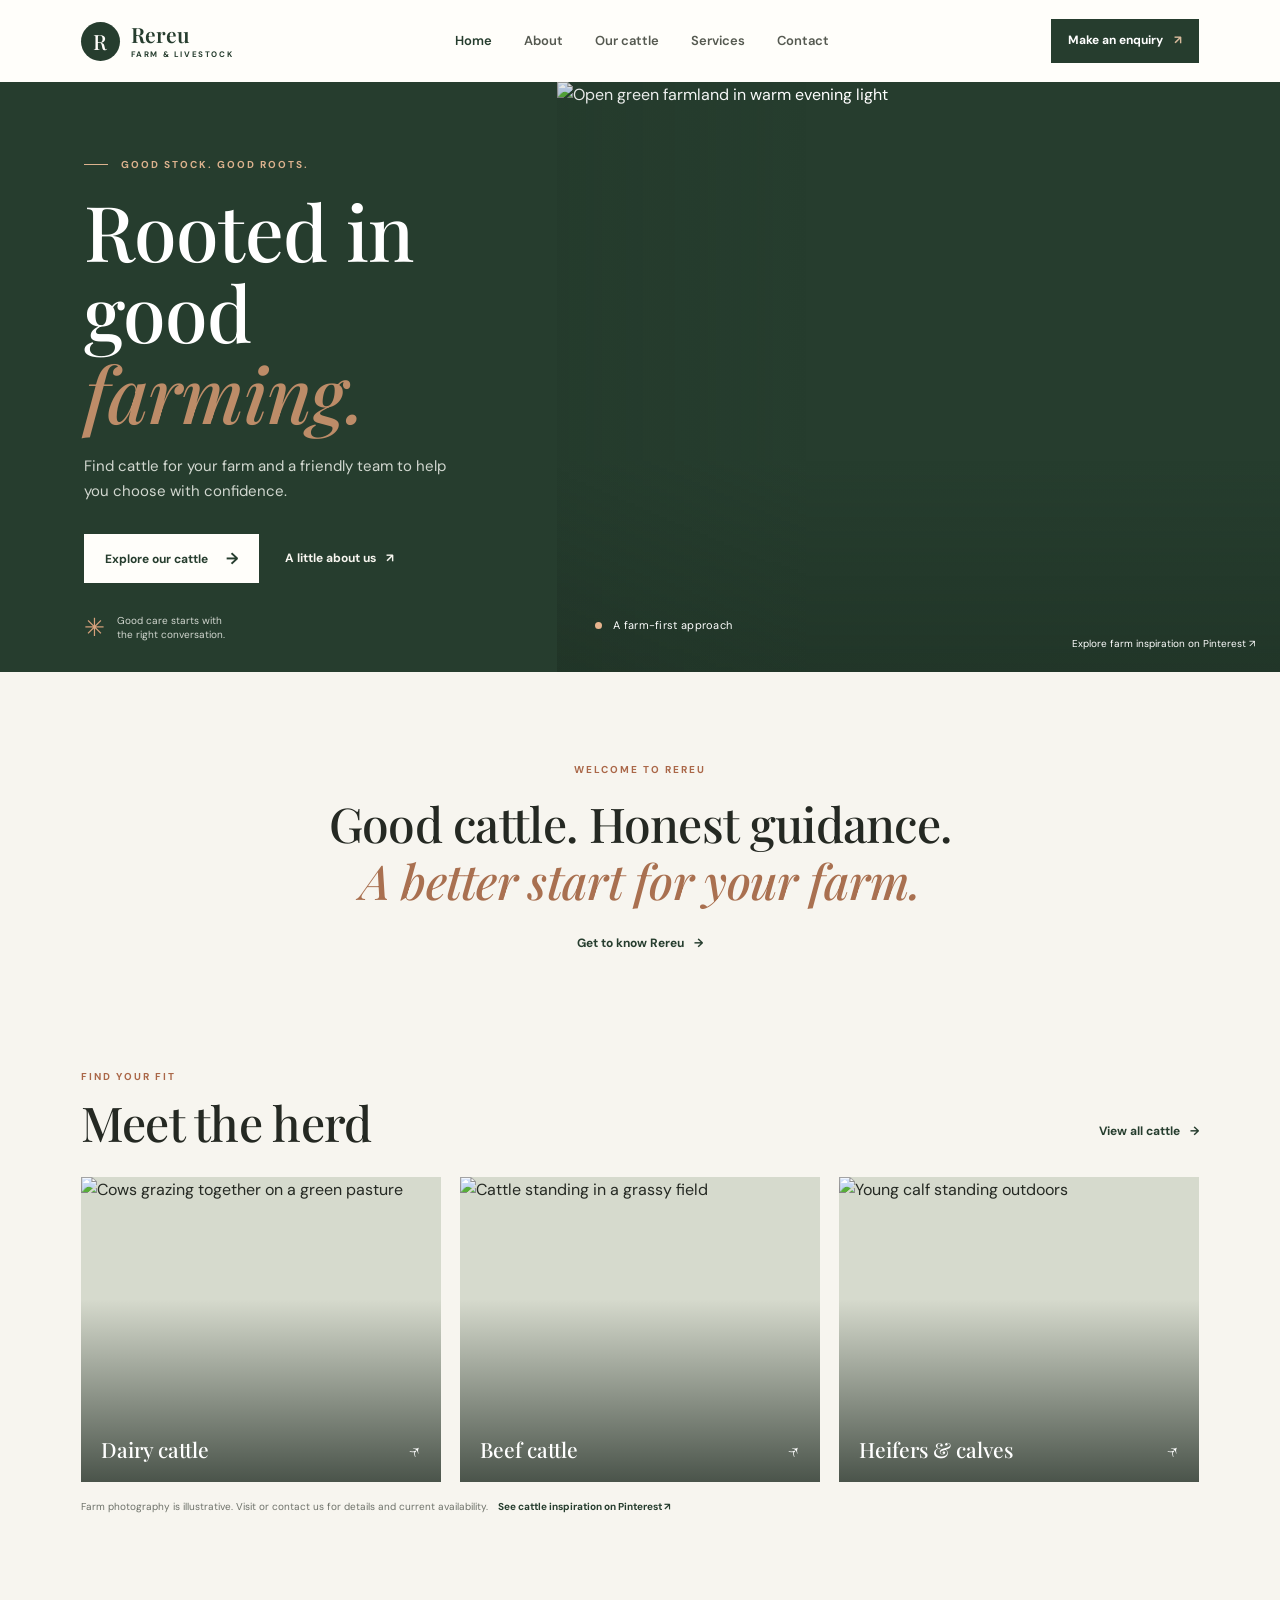
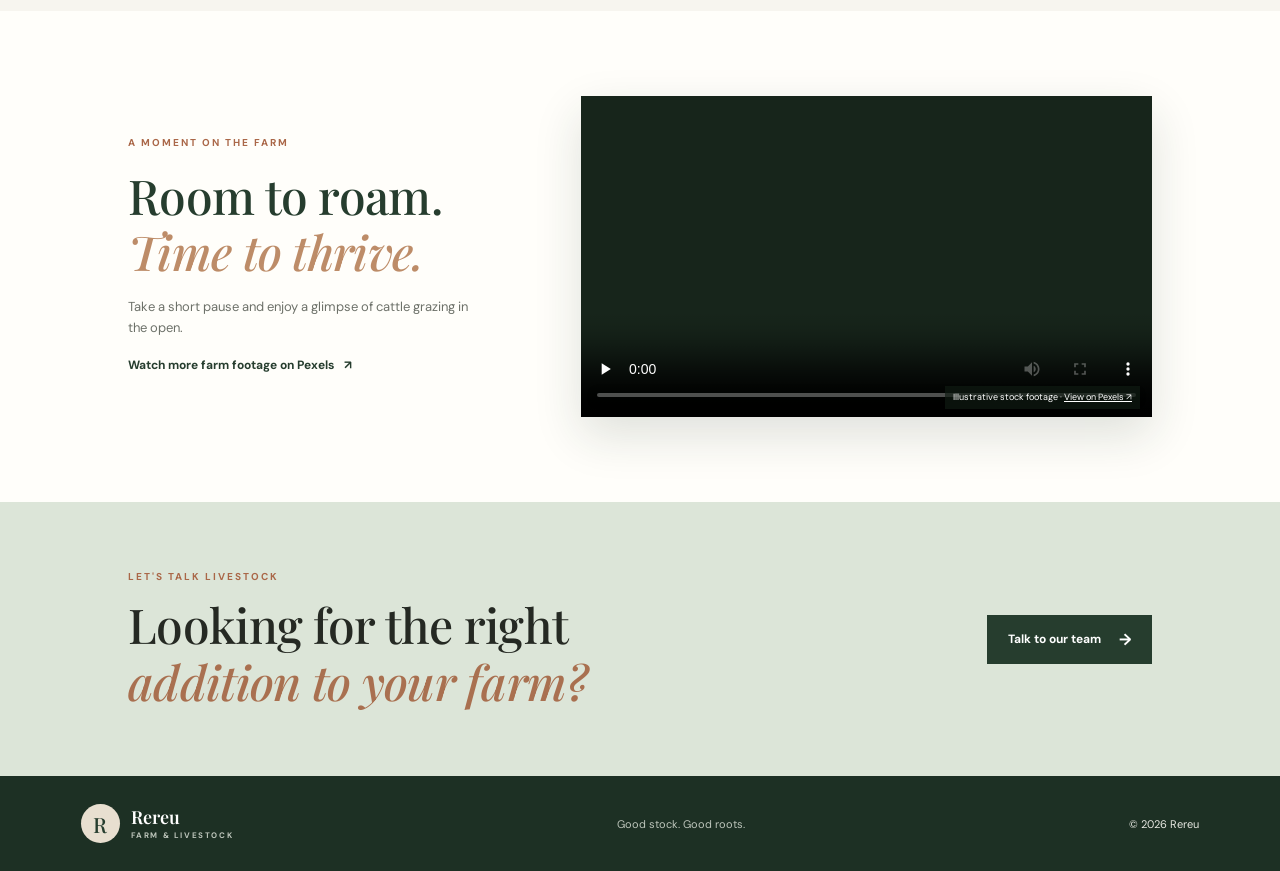
==== index.html @ f28643df "first commit" ====
<!DOCTYPE html>
<html lang="en">
<head>
  <meta charset="UTF-8">
  <meta name="viewport" content="width=device-width, initial-scale=1.0">
  <meta name="description" content="Explore cattle sales and farm services from Rereu. Browse available cattle and arrange a farm visit.">
  <title>Rereu | Quality Cattle, Thoughtfully Raised</title>
  <link rel="preconnect" href="https://images.unsplash.com">
  <link rel="stylesheet" href="style.css">
</head>
<body>
  <header class="site-header">
    <a class="brand" href="index.html" aria-label="Rereu home"><span class="brand-mark">R</span><span>Rereu<small>FARM & LIVESTOCK</small></span></a>
    <nav class="main-nav" aria-label="Main navigation">
      <a class="active" href="index.html">Home</a><a href="about.html">About</a><a href="cattle.html">Our cattle</a><a href="services.html">Services</a><a href="contact.html">Contact</a>
    </nav>
    <a class="header-cta" href="contact.html">Make an enquiry <span aria-hidden="true">↗</span></a>
  </header>

  <main>
    <section class="hero">
      <div class="hero-copy">
        <p class="eyebrow"><span class="eyebrow-line"></span> GOOD STOCK. GOOD ROOTS.</p>
        <h1>Rooted in good<br><em>farming.</em></h1>
        <p class="hero-intro">Find cattle for your farm and a friendly team to help you choose with confidence.</p>
        <div class="hero-actions"><a class="button button-light" href="cattle.html">Explore our cattle <span aria-hidden="true">→</span></a><a class="text-link light-link" href="about.html">A little about us <span aria-hidden="true">↗</span></a></div>
        <div class="hero-note"><span class="note-icon">✳</span><span>Good care starts with<br>the right conversation.</span></div>
      </div>
      <div class="hero-visual">
        <img src="https://images.unsplash.com/photo-1500382017468-9049fed747ef?auto=format&fit=crop&w=1400&q=85" alt="Open green farmland in warm evening light">
        <div class="image-caption"><span class="caption-dot"></span> A farm-first approach</div>
        <a class="pin-link" href="https://www.pinterest.com/search/pins/?q=cattle%20farm%20landscape" target="_blank" rel="noopener noreferrer">Explore farm inspiration on Pinterest <span aria-hidden="true">↗</span></a>
      </div>
    </section>

    <section class="intro-band">
      <p class="eyebrow">WELCOME TO REREU</p>
      <h2>Good cattle. Honest guidance.<br><em>A better start for your farm.</em></h2>
      <a class="text-link" href="about.html">Get to know Rereu <span aria-hidden="true">→</span></a>
    </section>

    <section class="section section-cattle">
      <div class="section-heading"><div><p class="eyebrow">FIND YOUR FIT</p><h2>Meet the herd</h2></div><a class="text-link" href="cattle.html">View all cattle <span aria-hidden="true">→</span></a></div>
      <div class="card-grid">
        <a class="animal-card" href="cattle.html#dairy"><img src="https://images.unsplash.com/photo-1527153857715-3908f2bae5e8?auto=format&fit=crop&w=900&q=85" alt="Cows grazing together on a green pasture"><span class="card-label">Dairy cattle <span aria-hidden="true">↗</span></span></a>
        <a class="animal-card" href="cattle.html#beef"><img src="https://images.unsplash.com/photo-1516467508483-a7212febe31a?auto=format&fit=crop&w=900&q=85" alt="Cattle standing in a grassy field"><span class="card-label">Beef cattle <span aria-hidden="true">↗</span></span></a>
        <a class="animal-card" href="cattle.html#young-stock"><img src="https://images.unsplash.com/photo-1546445317-29f4545e9d53?auto=format&fit=crop&w=900&q=85" alt="Young calf standing outdoors"><span class="card-label">Heifers & calves <span aria-hidden="true">↗</span></span></a>
      </div>
      <p class="image-note">Farm photography is illustrative. Visit or contact us for details and current availability. <a href="https://www.pinterest.com/search/pins/?q=dairy%20cattle%20farm" target="_blank" rel="noopener noreferrer">See cattle inspiration on Pinterest ↗</a></p>
    </section>

    <section class="farm-film">
      <div class="film-copy">
        <p class="eyebrow">A MOMENT ON THE FARM</p>
        <h2>Room to roam.<br><em>Time to thrive.</em></h2>
        <p>Take a short pause and enjoy a glimpse of cattle grazing in the open.</p>
        <a class="text-link" href="https://www.pexels.com/video/hd2-41-18318547/" target="_blank" rel="noopener noreferrer">Watch more farm footage on Pexels <span aria-hidden="true">↗</span></a>
      </div>
      <div class="film-frame">
        <video controls preload="none" playsinline poster="https://images.pexels.com/videos/18318547/agricultural-agriculture-animal-asia-18318547.jpeg?auto=compress&amp;cs=tinysrgb&amp;w=1200" aria-label="Agriculture and livestock on a farm">
          <source src="https://videos.pexels.com/video-files/18318547/18318547-hd_1920_1080_25fps.mp4" type="video/mp4">
          Your browser does not support embedded video. <a href="https://www.pexels.com/video/hd2-41-18318547/">Watch farm footage on Pexels.</a>
        </video>
        <p class="video-credit">Illustrative stock footage · <a href="https://www.pexels.com/video/hd2-41-18318547/" target="_blank" rel="noopener noreferrer">View on Pexels ↗</a></p>
      </div>
    </section>

    <section class="home-cta">
      <div><p class="eyebrow">LET'S TALK LIVESTOCK</p><h2>Looking for the right<br><em>addition to your farm?</em></h2></div>
      <a class="button button-dark" href="contact.html">Talk to our team <span aria-hidden="true">→</span></a>
    </section>
  </main>
  <footer class="site-footer"><a class="brand footer-brand" href="index.html"><span class="brand-mark">R</span><span>Rereu<small>FARM & LIVESTOCK</small></span></a><p>Good stock. Good roots.</p><span>© <span data-year></span> Rereu</span></footer>
  <script src="script.js"></script>
</body>
</html>
---- style.css ----
@import url('https://fonts.googleapis.com/css2?family=DM+Sans:wght@400;500;600;700&family=Playfair+Display:ital,wght@0,500;0,600;0,700;1,500;1,600&display=swap');

:root {
  --forest: #263d2e;
  --forest-deep: #1d3024;
  --sage: #dce5d8;
  --cream: #f7f5ef;
  --paper: #fffefa;
  --rust: #aa6748;
  --ink: #252923;
  --muted: #6d7169;
  --line: #dedfd7;
  --serif: 'Playfair Display', Georgia, serif;
  --sans: 'DM Sans', Arial, sans-serif;
}

* { box-sizing: border-box; }
html { scroll-behavior: smooth; }
body { margin: 0; color: var(--ink); background: var(--cream); font: 16px/1.65 var(--sans); }
a { color: inherit; }
img { display: block; max-width: 100%; }
.site-header { min-height: 82px; padding: 14px 6.3%; display: flex; align-items: center; justify-content: space-between; gap: 28px; background: var(--paper); }
.brand { display: inline-flex; align-items: center; gap: 11px; color: var(--forest); text-decoration: none; font: 600 21px/1 var(--serif); }
.brand-mark { width: 39px; height: 39px; display: grid; place-items: center; color: var(--paper); background: var(--forest); border-radius: 50%; font: 500 21px var(--serif); }
.brand small { display: block; margin-top: 5px; font: 700 8px/1 var(--sans); letter-spacing: 1.6px; }
.main-nav { display: flex; align-items: center; gap: clamp(14px, 2.5vw, 35px); }
.main-nav a { position: relative; color: #555950; text-decoration: none; font-size: 13px; font-weight: 600; }
.main-nav a:hover, .main-nav a.active { color: var(--forest); }
.main-nav a.active::after { position: absolute; right: 0; bottom: -8px; left: 0; height: 2px; background: var(--rust); content: ''; }
.header-cta { padding: 12px 17px; color: white; background: var(--forest); text-decoration: none; font-size: 12px; font-weight: 700; white-space: nowrap; }
.header-cta span { padding-left: 8px; color: #d7ba9c; }
.hero { display: grid; grid-template-columns: .87fr 1.13fr; min-height: 590px; background: var(--forest); color: white; }
.hero-copy { position: relative; align-self: center; padding: 68px 8% 82px 15%; }
.eyebrow { margin: 0 0 18px; color: var(--rust); font-size: 10px; font-weight: 700; letter-spacing: 2px; line-height: 1.5; }
.hero .eyebrow, .page-hero .eyebrow, .image-quote .eyebrow, .service-photo .eyebrow { color: #dcb28e; }
.eyebrow-line { display: inline-block; width: 24px; height: 1px; margin: 0 9px 3px 0; background: currentColor; }
h1, h2, h3, p { margin-top: 0; }
h1, h2 { font-family: var(--serif); font-weight: 500; letter-spacing: -.7px; }
h1 { margin-bottom: 20px; font-size: clamp(48px, 6vw, 78px); line-height: 1.06; }
h1 em, h2 em { color: #bd8c68; font-weight: 500; }
.hero-intro { max-width: 370px; color: #d1d7cf; font-size: 15px; }
.hero-actions { display: flex; align-items: center; gap: 26px; flex-wrap: wrap; margin-top: 31px; }
.button { display: inline-flex; min-height: 49px; align-items: center; justify-content: center; gap: 18px; padding: 0 21px; border: 0; font: 700 12px var(--sans); text-decoration: none; cursor: pointer; transition: transform .2s, background .2s; }
.button:hover { transform: translateY(-2px); }
.button-light { color: var(--forest); background: var(--paper); }
.button-dark { color: white; background: var(--forest); }
.button span { font-size: 16px; }
.text-link { display: inline-block; color: var(--forest); text-decoration: none; font-size: 12px; font-weight: 700; }
.text-link:hover { color: var(--rust); }
.text-link span { margin-left: 7px; }
.light-link { color: #f7f5ef; }
.hero-note { position: absolute; bottom: 20px; left: 15%; display: flex; align-items: center; gap: 12px; color: #d3d8d1; font-size: 10px; line-height: 1.4; }
.note-icon { color: #d7a17c; font-size: 25px; }
.hero-visual { position: relative; min-height: 590px; overflow: hidden; }
.hero-visual::after { position: absolute; inset: 0; background: linear-gradient(90deg, rgba(29,48,36,.12), transparent 35%), linear-gradient(0deg, rgba(20,33,24,.24), transparent 36%); content: ''; }
.hero-visual > img { width: 100%; height: 100%; position: absolute; object-fit: cover; }
.image-caption { position: absolute; z-index: 1; bottom: 38px; left: 38px; color: white; font-size: 11px; letter-spacing: .3px; }
.caption-dot { display: inline-block; width: 7px; height: 7px; margin-right: 8px; border-radius: 50%; background: #e6b38d; }
.pin-link { position: absolute; z-index: 2; right: 25px; bottom: 20px; color: white; text-decoration: none; font-size: 10px; }
.intro-band { padding: 90px 20px 83px; text-align: center; }
.intro-band h2, .section-heading h2, .home-cta h2, .story-copy h2, .values-section h2, .availability-banner h2, .process-heading h2 { margin: 0 0 18px; font-size: clamp(34px, 4vw, 48px); line-height: 1.18; }
.intro-band h2 em, .section-heading h2 em, .home-cta h2 em, .story-copy h2 em, .values-section h2 em, .availability-banner h2 em, .process-heading h2 em { color: #a97050; }
.intro-band .text-link { margin-top: 8px; }
.section { max-width: 1360px; margin: 0 auto; padding: 30px 6.3% 95px; }
.section-heading { display: flex; align-items: end; justify-content: space-between; margin-bottom: 27px; }
.section-heading .eyebrow { margin-bottom: 10px; }
.section-heading h2 { margin-bottom: 0; }
.section-heading > .text-link { padding-bottom: 8px; }
.card-grid { display: grid; grid-template-columns: repeat(3, 1fr); gap: 19px; }
.animal-card { position: relative; height: 305px; overflow: hidden; background: #d6dacd; text-decoration: none; }
.animal-card::after { position: absolute; inset: 40% 0 0; background: linear-gradient(transparent, rgba(15,27,19,.7)); content: ''; }
.animal-card img { width: 100%; height: 100%; object-fit: cover; transition: transform .4s; }
.animal-card:hover img { transform: scale(1.04); }
.card-label { position: absolute; z-index: 1; right: 20px; bottom: 19px; left: 20px; display: flex; justify-content: space-between; color: white; font: 500 21px var(--serif); }
.image-note { margin: 17px 0 0; color: var(--muted); font-size: 10px; }
.image-note a { margin-left: 7px; color: var(--forest); font-weight: 700; text-decoration: none; }
.home-cta, .availability-banner { display: flex; align-items: center; justify-content: space-between; gap: 28px; padding: 67px 10%; background: var(--sage); }
.home-cta .eyebrow, .availability-banner .eyebrow { margin-bottom: 12px; }
.home-cta h2, .availability-banner h2 { margin-bottom: 0; }
.site-footer { display: flex; min-height: 95px; align-items: center; justify-content: space-between; gap: 20px; padding: 20px 6.3%; background: var(--forest-deep); color: #e7e8e2; font-size: 11px; }
.site-footer p { margin: 0; color: #bdc5bb; }
.footer-brand { color: white; font-size: 18px; }
.footer-brand .brand-mark { color: var(--forest); background: #e8dfd0; }
.footer-brand small { color: #bdc5bb; }
.page-hero { position: relative; overflow: hidden; padding: 95px 11% 70px; color: white; background: var(--forest); }
.page-hero h1 { position: relative; z-index: 1; max-width: 720px; margin-bottom: 18px; font-size: clamp(48px, 6vw, 72px); }
.page-hero > p:not(.eyebrow) { position: relative; z-index: 1; max-width: 490px; color: #d5dad3; font-size: 14px; }
.about-hero { min-height: 600px; padding-top: 100px; }
.about-hero > img { position: absolute; top: 0; right: 0; width: 54%; height: 100%; object-fit: cover; opacity: .43; mask-image: linear-gradient(90deg, transparent, black 42%); }
.about-hero h1, .about-hero > p { max-width: 540px; }
.story-section { display: grid; grid-template-columns: .75fr 1.25fr; gap: 8%; max-width: 1050px; margin: auto; padding: 105px 7%; }
.story-aside { padding-top: 9px; }
.story-star { color: #bb8c65; font-size: 52px; }
.story-copy h2 { margin-bottom: 24px; font-size: 44px; }
.story-copy p { max-width: 650px; color: var(--muted); font-size: 14px; }
.story-copy .text-link { margin-top: 10px; }
.values-section { padding: 75px 10% 100px; background: var(--paper); }
.values-section > .eyebrow, .values-section > h2 { text-align: center; }
.values-section > h2 { margin-bottom: 47px; font-size: 42px; }
.value-grid { display: grid; grid-template-columns: repeat(3, 1fr); gap: 36px; max-width: 1050px; margin: auto; }
.value-grid article { padding-top: 18px; border-top: 1px solid var(--line); }
.value-grid article > span, .process-steps article > span { color: var(--rust); font-size: 10px; font-weight: 700; letter-spacing: 1.5px; }
.value-grid h3, .process-steps h3 { margin: 18px 0 9px; color: var(--forest); font: 500 22px var(--serif); }
.value-grid p, .process-steps p { color: var(--muted); font-size: 12px; }
.image-quote, .service-photo { position: relative; min-height: 440px; display: flex; align-items: center; overflow: hidden; color: white; background: var(--forest); }
.image-quote > img, .service-photo > img { position: absolute; inset: 0; width: 100%; height: 100%; object-fit: cover; opacity: .55; }
.image-quote::after, .service-photo::after { position: absolute; inset: 0; background: linear-gradient(90deg, rgba(25,42,30,.8), rgba(25,42,30,.1)); content: ''; }
.image-quote > div, .service-photo > div { position: relative; z-index: 1; margin-left: 13%; }
.image-quote h2, .service-photo h2 { margin-bottom: 20px; font-size: 47px; line-height: 1.15; }
.compact-hero { padding-top: 78px; padding-bottom: 78px; }
.compact-hero h1 { font-size: clamp(48px, 5vw, 65px); }
.livestock-list { max-width: 1250px; margin: auto; padding: 75px 7% 85px; }
.livestock-row { display: grid; grid-template-columns: 1fr 1fr; min-height: 325px; align-items: center; gap: 8%; margin-bottom: 58px; }
.livestock-row:last-child { margin-bottom: 0; }
.livestock-row > img { width: 100%; height: 325px; object-fit: cover; }
.livestock-row.reverse > img { order: 2; }
.livestock-info { max-width: 450px; }
.livestock-info .eyebrow { margin-bottom: 11px; }
.livestock-info h2 { margin-bottom: 12px; color: var(--forest); font-size: 39px; }
.livestock-info p:not(.eyebrow) { color: var(--muted); font-size: 13px; }
.livestock-info .text-link { margin-top: 9px; }
.availability-banner { padding-top: 57px; padding-bottom: 57px; }
.availability-banner h2 { font-size: 38px; }
.pinterest-note { display: flex; align-items: flex-start; gap: 21px; max-width: 840px; margin: 0 auto; padding: 75px 7%; }
.pinterest-icon { display: grid; width: 43px; height: 43px; flex: 0 0 43px; place-items: center; border-radius: 50%; color: white; background: #bd2532; font: 700 25px Georgia, serif; }
.pinterest-note h2 { margin-bottom: 7px; color: var(--forest); font-size: 25px; }
.pinterest-note p { max-width: 650px; color: var(--muted); font-size: 12px; }
.service-grid { display: grid; grid-template-columns: repeat(3, 1fr); gap: 18px; max-width: 1200px; margin: auto; padding: 78px 7% 92px; }
.service-card { position: relative; min-height: 305px; padding: 30px 27px; background: var(--paper); }
.service-number { position: absolute; top: 29px; right: 28px; color: #a7aaa0; font-size: 10px; letter-spacing: 1px; }
.service-icon { display: block; margin: 6px 0 23px; color: var(--rust); font-size: 28px; }
.service-card h2 { margin-bottom: 12px; color: var(--forest); font-size: 27px; }
.service-card p { min-height: 80px; color: var(--muted); font-size: 12px; }
.process-section { display: grid; grid-template-columns: .7fr 1.3fr; gap: 7%; padding: 77px 11%; background: var(--sage); }
.process-heading h2 { font-size: 41px; }
.process-steps { display: grid; grid-template-columns: repeat(3, 1fr); gap: 25px; }
.process-steps article { padding-top: 9px; border-top: 1px solid #bbc6b8; }
.process-steps h3 { font-size: 18px; }
.service-photo { min-height: 450px; }
.service-photo h2 { font-size: 46px; }
.service-photo .button { margin-top: 5px; }
.contact-layout { display: grid; grid-template-columns: 1fr .85fr; gap: 9%; max-width: 1200px; min-height: calc(100vh - 177px); margin: auto; padding: 85px 8% 90px; }
.contact-copy h1 { color: var(--forest); font-size: clamp(47px, 5vw, 64px); }
.contact-copy h1 em { color: #a97050; }
.contact-copy > p:not(.eyebrow) { max-width: 410px; color: var(--muted); font-size: 14px; }
.contact-detail { display: flex; gap: 15px; margin-top: 31px; }
.detail-symbol { color: var(--rust); font-size: 23px; }
.contact-detail strong { color: var(--forest); font-size: 12px; }
.contact-detail p { margin: 4px 0 0; color: var(--muted); font-size: 11px; }
.contact-detail code { padding: 2px 4px; background: #e9e9df; font-size: 10px; }
.pinterest-small { margin-top: 37px; color: var(--muted); font-size: 11px; }
.pinterest-small a { color: var(--forest); font-weight: 700; text-decoration: none; }
.enquiry-form { display: flex; flex-direction: column; padding: 32px; background: var(--paper); }
.enquiry-form .eyebrow { margin-bottom: 8px; }
.enquiry-form h2 { margin-bottom: 21px; color: var(--forest); font-size: 30px; }
.enquiry-form label { margin: 12px 0 6px; color: #41463f; font-size: 11px; font-weight: 700; }
.enquiry-form label span { color: var(--muted); font-weight: 400; }
.enquiry-form input, .enquiry-form textarea, .enquiry-form select { width: 100%; padding: 12px 13px; border: 1px solid var(--line); border-radius: 0; color: var(--ink); background: var(--paper); font: 12px var(--sans); }
.enquiry-form textarea { resize: vertical; }
.enquiry-form input:focus, .enquiry-form textarea:focus, .enquiry-form select:focus { outline: 2px solid #879a83; outline-offset: 1px; }
.form-submit { width: 100%; margin-top: 20px; }
.form-note { margin: 10px 0 0; color: var(--muted); text-align: center; font-size: 9px; }

.hero-copy > .eyebrow { animation: rise-in .7s both; }
.hero-copy > h1 { animation: rise-in .75s .1s both; }
.hero-copy > .hero-intro { animation: rise-in .75s .2s both; }
.hero-actions { animation: rise-in .75s .3s both; }
.hero-visual > img { animation: image-settle 1.2s ease-out both; }
.brand-mark { transition: transform .35s ease, background .25s ease; }
.brand:hover .brand-mark { transform: rotate(-12deg) scale(1.08); }
.main-nav a::after { transform: scaleX(0); transform-origin: left; transition: transform .25s ease; }
.main-nav a:hover::after { position: absolute; right: 0; bottom: -8px; left: 0; height: 2px; background: var(--rust); content: ''; transform: scaleX(1); }
.animal-card { transition: box-shadow .3s ease, transform .3s ease; }
.animal-card:hover { box-shadow: 0 15px 32px rgba(29, 48, 36, .16); transform: translateY(-5px); }
.button, .header-cta { transition: transform .2s ease, background-color .2s ease, box-shadow .2s ease; }
.button:hover, .header-cta:hover { box-shadow: 0 8px 18px rgba(29, 48, 36, .16); transform: translateY(-2px); }
.note-icon, .story-star { animation: slow-turn 12s linear infinite; }
.farm-film { display: grid; grid-template-columns: .8fr 1.2fr; align-items: center; gap: 7%; padding: 85px 10%; background: var(--paper); }
.film-copy h2 { margin-bottom: 16px; color: var(--forest); font-size: clamp(36px, 4vw, 48px); line-height: 1.16; }
.film-copy > p:not(.eyebrow) { max-width: 350px; color: var(--muted); font-size: 13px; }
.film-frame { position: relative; overflow: hidden; background: #17251b; box-shadow: 0 18px 45px rgba(29, 48, 36, .14); }
.film-frame video { display: block; width: 100%; max-height: 450px; aspect-ratio: 16 / 9; background: #17251b; object-fit: cover; }
.video-credit { position: absolute; right: 12px; bottom: 8px; margin: 0; padding: 4px 8px; color: white; background: rgba(15, 27, 19, .68); font-size: 9px; pointer-events: none; }
.video-credit a { color: white; pointer-events: auto; }
.motion-ready .reveal { opacity: 0; transform: translateY(24px); transition: opacity .65s ease, transform .65s cubic-bezier(.2,.7,.25,1); }
.motion-ready .reveal.is-visible { opacity: 1; transform: translateY(0); }
.animal-card.reveal:nth-child(2) { transition-delay: .1s; }
.animal-card.reveal:nth-child(3) { transition-delay: .2s; }
@keyframes rise-in { from { opacity: 0; transform: translateY(18px); } to { opacity: 1; transform: translateY(0); } }
@keyframes image-settle { from { opacity: .7; transform: scale(1.035); } to { opacity: 1; transform: scale(1); } }
@keyframes slow-turn { to { transform: rotate(360deg); } }

@media (max-width: 900px) {
  .site-header { flex-wrap: wrap; gap: 16px; padding: 14px 5%; }
  .main-nav { order: 3; width: 100%; justify-content: space-between; gap: 10px; }
  .main-nav a { font-size: 12px; }
  .hero { grid-template-columns: 1fr 1fr; min-height: 530px; }
  .hero-copy { padding-left: 10%; }
  .hero-note { left: 10%; }
  .hero-visual { min-height: 530px; }
  .card-grid { gap: 12px; }
  .animal-card { height: 240px; }
  .process-section { grid-template-columns: 1fr; gap: 34px; }
  .contact-layout { gap: 5%; padding-right: 5%; padding-left: 5%; }
  .farm-film { gap: 5%; padding-right: 7%; padding-left: 7%; }
}
@media (max-width: 620px) {
  .site-header { min-height: 75px; padding: 13px 5%; }
  .brand { font-size: 19px; }
  .brand-mark { width: 35px; height: 35px; }
  .header-cta { padding: 10px 11px; font-size: 10px; }
  .main-nav { overflow-x: auto; padding: 4px 0 6px; }
  .main-nav a { flex: 0 0 auto; font-size: 11px; }
  .hero { grid-template-columns: 1fr; }
  .hero-copy { min-height: 420px; padding: 66px 8% 92px; }
  .hero h1 { font-size: 58px; }
  .hero-note { bottom: 22px; left: 8%; }
  .hero-visual { min-height: 310px; }
  .farm-film { grid-template-columns: 1fr; gap: 25px; padding: 58px 7%; }
  .film-frame video { aspect-ratio: 4 / 3; }
  .intro-band { padding: 70px 7% 64px; }
  .intro-band h2, .section-heading h2, .home-cta h2 { font-size: 34px; }
  .section { padding: 20px 6% 65px; }
  .section-heading { align-items: start; gap: 10px; flex-direction: column; }
  .card-grid { grid-template-columns: 1fr; }
  .animal-card { height: 260px; }
  .home-cta, .availability-banner { align-items: flex-start; flex-direction: column; padding: 48px 7%; }
  .site-footer { align-items: flex-start; flex-direction: column; gap: 13px; padding: 25px 7%; }
  .page-hero { padding: 70px 8% 58px; }
  .about-hero { min-height: 550px; }
  .about-hero > img { width: 100%; opacity: .3; mask-image: linear-gradient(90deg, transparent, black 5%); }
  .story-section { grid-template-columns: 1fr; gap: 10px; padding: 70px 8%; }
  .story-aside .eyebrow { margin-bottom: 0; }
  .story-star { display: none; }
  .story-copy h2, .values-section > h2 { font-size: 36px; }
  .values-section { padding: 60px 8%; }
  .value-grid { grid-template-columns: 1fr; gap: 22px; }
  .image-quote, .service-photo { min-height: 380px; }
  .image-quote > div, .service-photo > div { margin-left: 8%; }
  .livestock-list { padding: 55px 7%; }
  .livestock-row { grid-template-columns: 1fr; gap: 20px; margin-bottom: 47px; }
  .livestock-row > img { height: 245px; }
  .livestock-row.reverse > img { order: 0; }
  .livestock-info h2 { font-size: 33px; }
  .availability-banner h2 { font-size: 32px; }
  .pinterest-note { padding: 52px 7%; }
  .service-grid { grid-template-columns: 1fr; padding: 55px 7%; }
  .service-card { min-height: 260px; }
  .service-card p { min-height: auto; }
  .process-section { padding: 58px 8%; }
  .process-steps { grid-template-columns: 1fr; gap: 19px; }
  .contact-layout { grid-template-columns: 1fr; gap: 38px; padding: 60px 7%; }
  .enquiry-form { padding: 25px 20px; }
}
@media (prefers-reduced-motion: reduce) {
  *, *::before, *::after { scroll-behavior: auto !important; animation-duration: .01ms !important; animation-iteration-count: 1 !important; transition-duration: .01ms !important; }
  .motion-ready .reveal { opacity: 1; transform: none; }
}
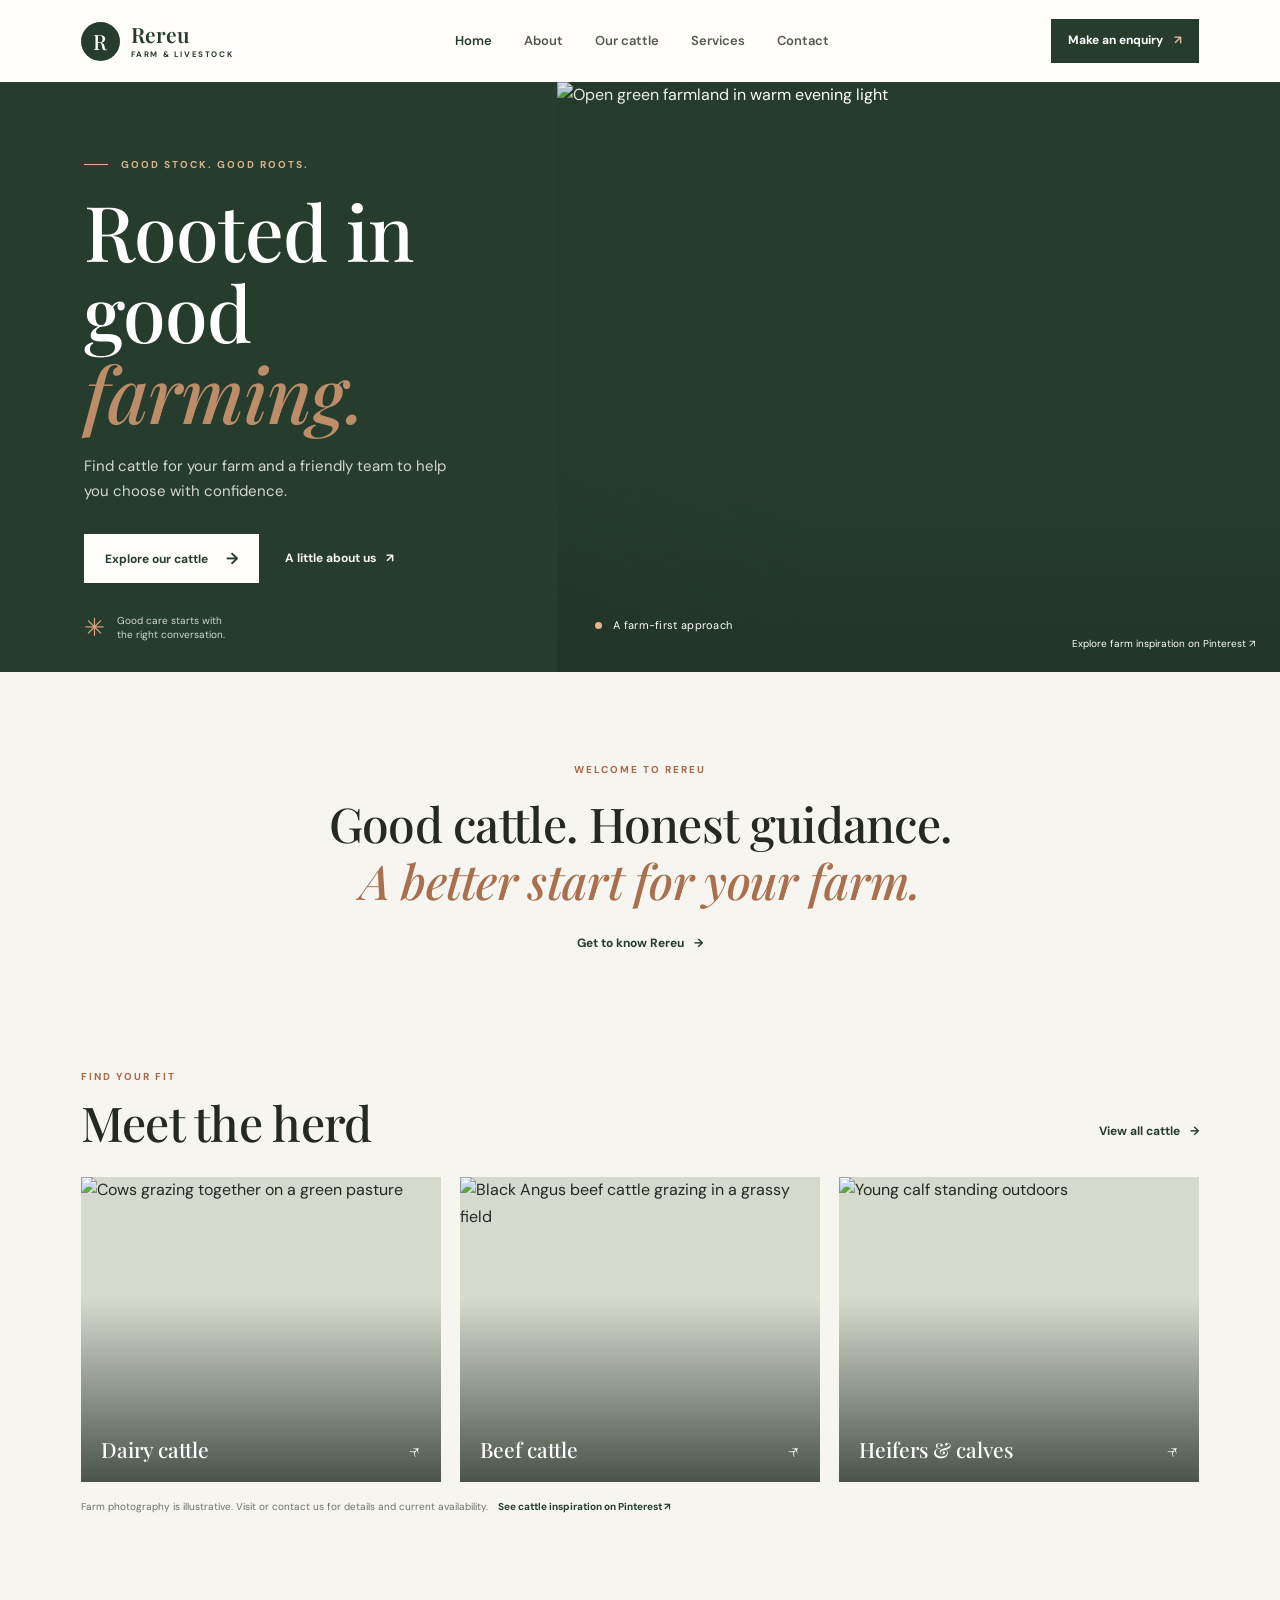
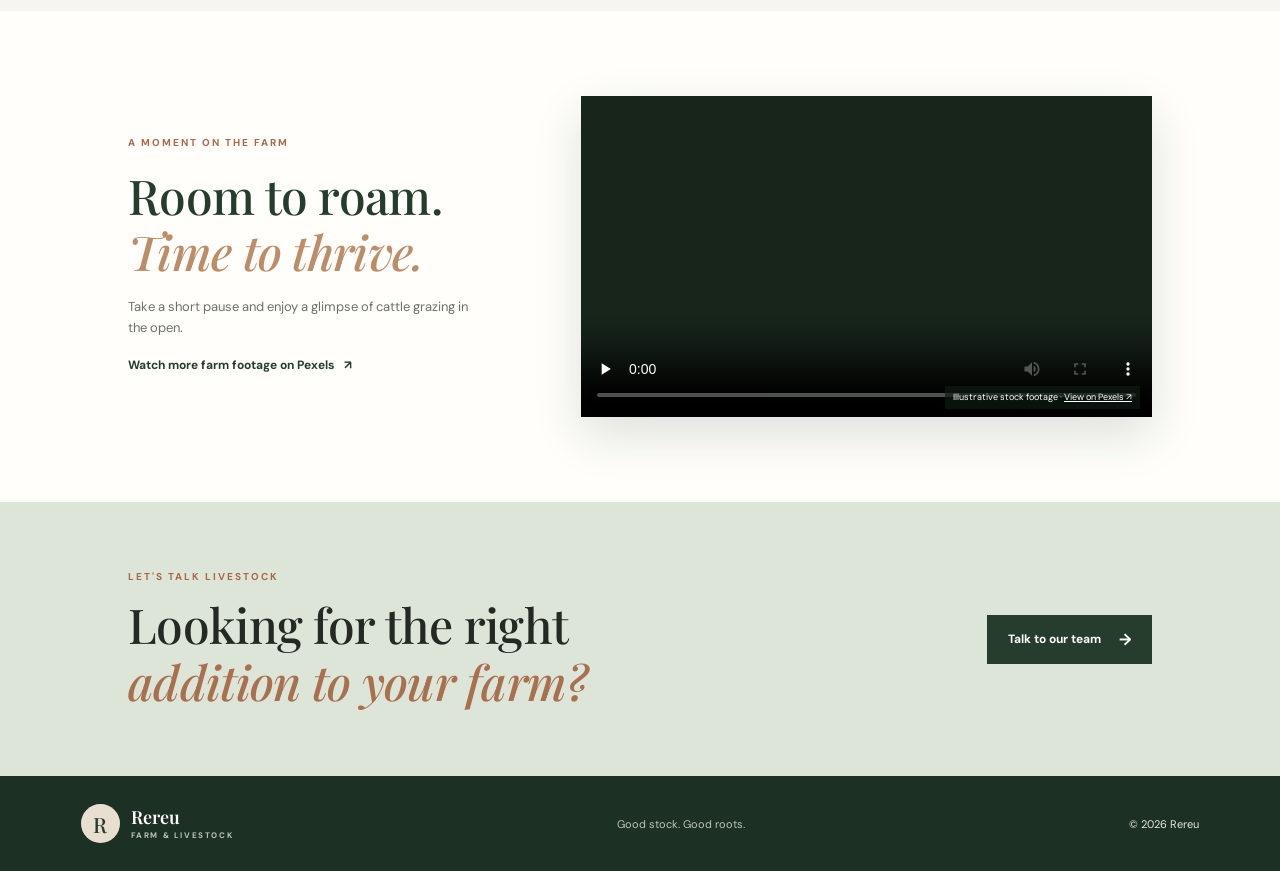
==== commit 510c8fba: "Update website" ====
--- a/index.html
+++ b/index.html
@@ -43,7 +43,7 @@
       <div class="section-heading"><div><p class="eyebrow">FIND YOUR FIT</p><h2>Meet the herd</h2></div><a class="text-link" href="cattle.html">View all cattle <span aria-hidden="true">→</span></a></div>
       <div class="card-grid">
         <a class="animal-card" href="cattle.html#dairy"><img src="https://images.unsplash.com/photo-1527153857715-3908f2bae5e8?auto=format&fit=crop&w=900&q=85" alt="Cows grazing together on a green pasture"><span class="card-label">Dairy cattle <span aria-hidden="true">↗</span></span></a>
-        <a class="animal-card" href="cattle.html#beef"><img src="https://images.unsplash.com/photo-1516467508483-a7212febe31a?auto=format&fit=crop&w=900&q=85" alt="Cattle standing in a grassy field"><span class="card-label">Beef cattle <span aria-hidden="true">↗</span></span></a>
+        <a class="animal-card" href="cattle.html#beef"><img src="https://images.pexels.com/photos/7164014/pexels-photo-7164014.jpeg?auto=compress&amp;cs=tinysrgb&amp;w=900" alt="Black Angus beef cattle grazing in a grassy field"><span class="card-label">Beef cattle <span aria-hidden="true">↗</span></span></a>
         <a class="animal-card" href="cattle.html#young-stock"><img src="https://images.unsplash.com/photo-1546445317-29f4545e9d53?auto=format&fit=crop&w=900&q=85" alt="Young calf standing outdoors"><span class="card-label">Heifers & calves <span aria-hidden="true">↗</span></span></a>
       </div>
       <p class="image-note">Farm photography is illustrative. Visit or contact us for details and current availability. <a href="https://www.pinterest.com/search/pins/?q=dairy%20cattle%20farm" target="_blank" rel="noopener noreferrer">See cattle inspiration on Pinterest ↗</a></p>
